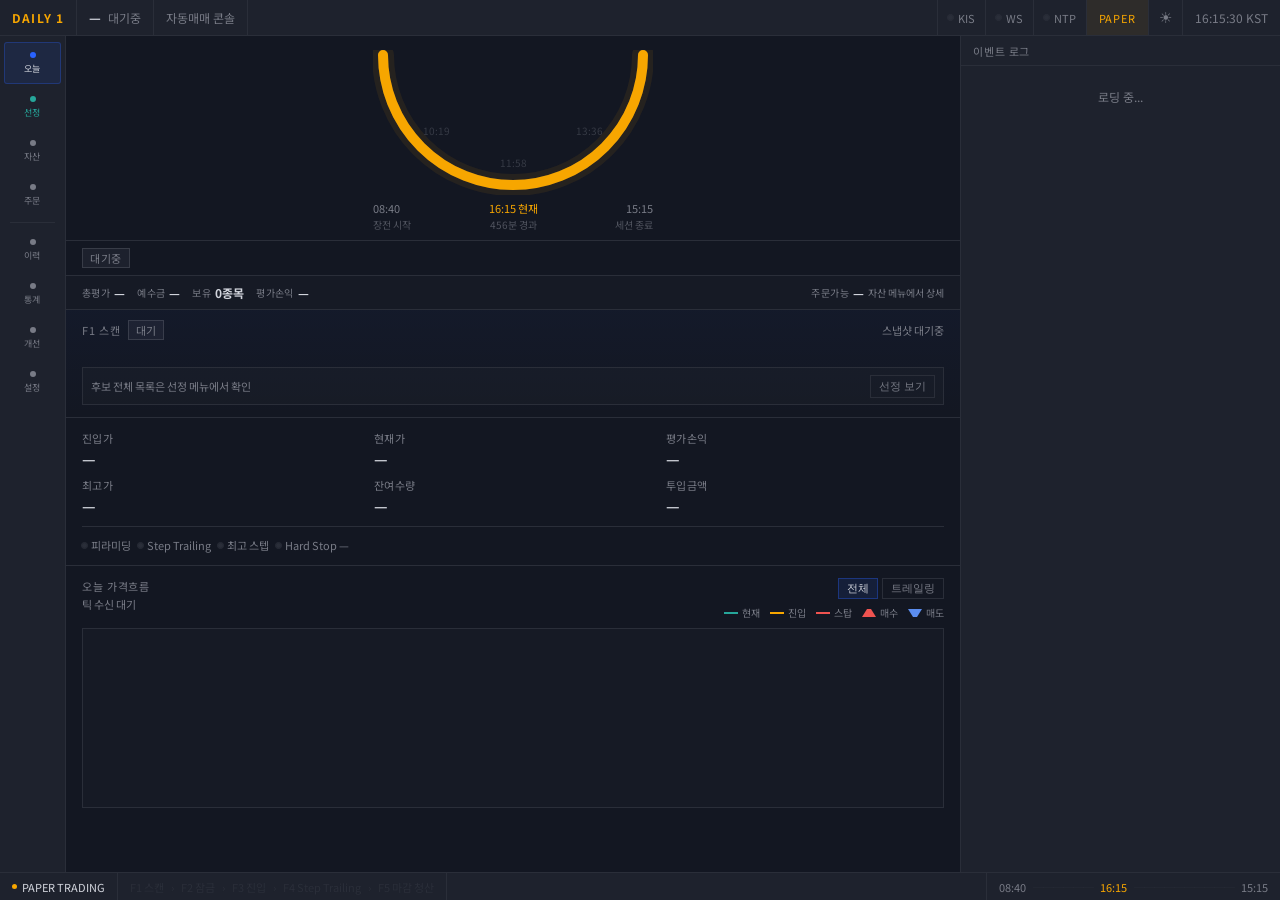
==== docs/html/index.html @ c2018843 "Improve premarket caching and shadow auditing" ====
<!doctype html>
<meta charset="utf-8">
<meta name="viewport" content="width=device-width,initial-scale=1">
<title>DAILY 1 — 갭업 모니터링</title>
<link rel="preconnect" href="https://fonts.googleapis.com">
<link rel="preconnect" href="https://fonts.gstatic.com" crossorigin>
<link href="https://fonts.googleapis.com/css2?family=Noto+Sans+KR:wght@400;500;700&display=swap" rel="stylesheet">
<link rel="stylesheet" href="assets/app.css?v=20260717-market-closed">

<!-- TOP BAR -->
<div class="tb">
  <div class="tb-cell">
    <span class="tb-brand">DAILY 1</span>
  </div>
  <div class="tb-cell" id="tb-sym-cell" style="cursor:pointer;">
    <span class="tb-sym" id="tb-sym">—</span>
    <span class="tb-sname" id="tb-sname">대기중</span>
  </div>
  <div class="tb-tabs">
    <button class="ttab on"  onclick="go('today',this)">오늘</button>
    <button class="ttab"     onclick="go('history',this)">이력</button>
    <button class="ttab"     onclick="go('stats',this)">통계</button>
  </div>
  <div class="tb-console">자동매매 콘솔</div>
  <div class="tb-gap"></div>
  <div class="tb-si" id="si-kis"><span class="dot off" id="dot-kis"></span>KIS</div>
  <div class="tb-si" id="si-ws"><span class="dot off" id="dot-ws"></span>WS</div>
  <div class="tb-si" id="si-ntp"><span class="dot off" id="dot-ntp"></span><span id="ntp-lbl">NTP</span></div>
  <div class="tb-paper" id="tb-mode">PAPER</div>
  <button class="tb-theme" id="theme-btn" title="라이트/다크 모드 전환" onclick="toggleTheme()">☀</button>
  <div class="tb-clk" id="clk">--:--:-- KST</div>
</div>

<!-- MIDDLE -->
<div class="mid">
  <div class="lstrip">
    <button class="li menu-item on" title="오늘" onclick="go('today',this)"><span class="li-dot"></span><span>오늘</span></button>
    <button class="li menu-item ok" title="종목선정" onclick="go('selection',this)"><span class="li-dot"></span><span>선정</span></button>
    <button class="li menu-item" title="자산" onclick="go('assets',this)"><span class="li-dot"></span><span>자산</span></button>
    <button class="li menu-item" title="주문" onclick="go('orders',this)"><span class="li-dot"></span><span>주문</span></button>
    <div class="li-sep"></div>
    <button class="li menu-item" title="이력" onclick="go('history',this)"><span class="li-dot"></span><span>이력</span></button>
    <button class="li menu-item" title="통계" onclick="go('stats',this)"><span class="li-dot"></span><span>통계</span></button>
    <button class="li menu-item" title="개선" onclick="go('improve',this)"><span class="li-dot"></span><span>개선</span></button>
    <button class="li menu-item" title="설정" onclick="go('settings',this)"><span class="li-dot"></span><span>설정</span></button>
    <div class="li-sep legacy"></div>
    <div class="li off" id="li-kis"><div class="li-dot"></div>KIS</div>
    <div class="li off" id="li-ws"><div class="li-dot"></div>WS</div>
    <div class="li off" id="li-ntp"><div class="li-dot"></div>NTP</div>
    <div class="li-sep"></div>
  </div>

  <div class="main">

    <!-- ══ TODAY ══ -->
    <div id="sc-today" class="sc sc-today on">
      <div class="t-left">
        <div class="wm">日</div>

        <div class="arc-strip">
          <canvas id="arc" width="280" height="145"></canvas>
          <div class="arc-row">
            <div><div class="a-lbl">08:40</div><div class="a-sub">장전 시작</div></div>
            <div style="text-align:center"><div class="a-lbl" id="arc-now" style="color:var(--br)">—</div><div class="a-sub" id="arc-elapsed">경과중</div></div>
            <div style="text-align:right"><div class="a-lbl" id="arc-end">15:15</div><div class="a-sub">세션 종료</div></div>
          </div>
        </div>

        <div class="state-strip">
          <span class="st-badge IDLE" id="st-badge">대기중</span>
          <span class="st-tk" id="st-tk"></span>
          <span class="st-name" id="st-name"></span>
          <div class="tv-pills" id="tv-pills"></div>
          <button
            class="tracking-stop-btn"
            id="tracking-stop-btn"
            type="button"
            onclick="stopPostCloseTracking()"
            hidden
          >추적 종료</button>
        </div>

        <div class="asset-strip" id="asset-strip">
          <div class="asset-cell"><div class="asset-k">총평가</div><div class="asset-v" id="as-total">—</div></div>
          <div class="asset-cell"><div class="asset-k">예수금</div><div class="asset-v" id="as-cash">—</div></div>
          <div class="asset-cell"><div class="asset-k">보유</div><div class="asset-v" id="as-holdings">0종목</div></div>
          <div class="asset-cell"><div class="asset-k">평가손익</div><div class="asset-v" id="as-pnl">—</div></div>
          <div class="asset-cell push"><div class="asset-k">주문가능</div><div class="asset-v" id="as-buyable">—</div><div class="asset-sub" id="as-source">자산 메뉴에서 상세</div></div>
        </div>

        <div class="f1-panel" id="f1-panel">
          <div class="f1-head">
            <div class="f1-title">F1 스캔</div>
            <div class="f1-state IDLE" id="f1-state">대기</div>
            <div class="f1-meta" id="f1-meta">스냅샷 대기중</div>
          </div>
          <div class="f1-steps" id="f1-steps"></div>
          <div class="f1-grid" id="f1-summary"></div>
          <div class="today-note">
            <div class="f1-size-chart" id="f1-size-chart" aria-label="F1 후보 사이즈 그래프"><div class="f1-size-empty">후보 전체 목록은 선정 메뉴에서 확인</div></div>
            <button class="text-btn" onclick="go('selection')">선정 보기</button>
          </div>
        </div>

        <div class="pos-wrap">
          <div class="pgrid">
            <div><div class="plbl">진입가</div><div class="pval" id="pv-entry">—</div></div>
            <div><div class="plbl">현재가</div><div class="pval" id="pv-cur">—</div></div>
            <div><div class="plbl">평가손익</div><div class="pval" id="pv-pnl">—</div></div>
            <div><div class="plbl">최고가</div><div class="pval" id="pv-high">—</div></div>
            <div><div class="plbl">잔여수량</div><div class="pval" id="pv-qty">—</div></div>
            <div><div class="plbl">투입금액</div><div class="pval" id="pv-amount">—</div></div>
          </div>
          <div class="pdiv"></div>
          <div class="flags" id="flags">
            <div class="flag" id="fl-pyramid"><span class="dot off"></span>피라미딩</div>
            <div class="flag" id="fl-trail"><span class="dot off" style="background:var(--s2)"></span>Step Trailing</div>
            <div class="flag" id="fl-step"><span class="dot off" style="background:var(--s2)"></span>최고 스텝</div>
            <div class="flag" id="fl-stop"><span class="dot off"></span><span id="fl-stop-lbl">Hard Stop —</span></div>
          </div>
        </div>

        <div class="price-flow">
          <div class="flow-head">
            <div>
              <div class="flow-title">오늘 가격흐름</div>
              <div class="flow-sub" id="flow-sub">틱 수신 대기</div>
            </div>
            <div class="flow-head-right">
              <div class="flow-scale" role="group" aria-label="세로 스케일 모드">
                <button class="fp on" id="scale-full" type="button" data-scale="full"
                  aria-pressed="true" title="전체 가시 가격 범위로 세로 축을 맞춥니다."
                  onclick="setPriceFlowScale('full')">전체</button>
                <button class="fp" id="scale-trailing" type="button" data-scale="trailing"
                  aria-pressed="false"
                  title="trail_stop·현재가·최고가 기준 트레일링 구간에 세로 축을 집중합니다(데이터 없으면 전체로 자동 대체)."
                  onclick="setPriceFlowScale('trailing')">트레일링</button>
              </div>
              <div class="flow-legend">
                <span><i class="lg-cur"></i>현재</span>
                <span><i class="lg-entry"></i>진입</span>
                <span><i class="lg-stop"></i>스탑</span>
                <span><i class="lg-buy"></i>매수</span>
                <span><i class="lg-sell"></i>매도</span>
              </div>
            </div>
          </div>
          <canvas id="price-flow" width="760" height="180"></canvas>
        </div>
      </div>

      <div class="t-right">
        <div class="ev-hdr">이벤트 로그</div>
        <div class="ev-scroll" id="ev-scroll">
          <div class="empty">로딩 중...</div>
        </div>
      </div>
    </div>

    <!-- ══ SELECTION ══ -->
    <div id="sc-selection" class="sc sc-hist">
      <div class="hist-inner">
        <div class="scards">
          <div class="sc2"><div class="sc2-lbl">종목선정 F1</div><div class="sc2-val" id="sel-status">—</div></div>
          <div class="sc2"><div class="sc2-lbl">Ranking 후보</div><div class="sc2-val" id="sel-raw" style="color:var(--br)">—</div></div>
          <div class="sc2"><div class="sc2-lbl">예상체결 보강</div><div class="sc2-val" id="sel-expected">—</div></div>
          <div class="sc2"><div class="sc2-lbl">최종 후보</div><div class="sc2-val pup" id="sel-selected">—</div></div>
        </div>
        <div class="frow" id="sel-filters" aria-label="선정 판정 필터">
          <button class="fp on" data-s-value="all">전체</button>
        </div>
        <div class="tbl-wrap">
          <table>
            <thead><tr>
              <th>선정</th><th>종목</th><th>이름</th><th>최종갭</th><th>구간</th>
              <th>등락률</th><th>예상체결</th><th>대금</th><th>5일대금</th><th>판정</th>
            </tr></thead>
            <tbody id="sel-tbody"><tr><td colspan="10" class="empty">로딩 중...</td></tr></tbody>
          </table>
        </div>
      </div>
    </div>

    <!-- ══ ASSETS ══ -->
    <div id="sc-assets" class="sc sc-hist">
      <div class="hist-inner">
        <div class="view-head">
          <div>
            <div class="view-title">자산 조회</div>
            <div class="view-sub">KIS 잔고 기준 현재 계좌 상태</div>
          </div>
          <div class="asset-action">
            <button class="refresh-btn" id="asset-refresh" onclick="refreshAssets()" title="KIS 잔고 다시 조회">↻</button>
            <span class="status-chip idle" id="asset-updated">자산 조회 대기</span>
          </div>
        </div>
        <div class="scards asset-cards">
          <div class="sc2"><div class="sc2-lbl">총평가금액</div><div class="sc2-val" id="asset-total">—</div></div>
          <div class="sc2"><div class="sc2-lbl">예수금</div><div class="sc2-val" id="asset-cash" style="color:var(--br)">—</div></div>
          <div class="sc2"><div class="sc2-lbl">예수금 기준 주문가능</div><div class="sc2-val" id="asset-buyable" style="color:var(--br)">—</div><div class="sc2-note" id="asset-buyable-source">—</div></div>
          <div class="sc2"><div class="sc2-lbl">유가평가</div><div class="sc2-val" id="asset-stock">—</div></div>
          <div class="sc2"><div class="sc2-lbl">평가손익</div><div class="sc2-val" id="asset-pnl">—</div></div>
        </div>
        <div class="tbl-wrap">
          <table>
            <thead><tr><th>구분</th><th>수량</th><th>평가금액</th><th>평가손익</th><th>상태</th></tr></thead>
            <tbody id="asset-tbody"><tr><td colspan="5" class="empty">상태 대기중</td></tr></tbody>
          </table>
        </div>
      </div>
    </div>

    <!-- ══ ORDERS ══ -->
    <div id="sc-orders" class="sc sc-hist">
      <div class="hist-inner">
        <div class="view-head">
          <div>
            <div class="view-title">주문/체결 내역</div>
            <div class="view-sub">F3/F4/F5 주문 실행과 처리 결과</div>
          </div>
          <div class="ref-pill">
            <span class="ref-k">실매수 가능 참조</span>
            <span class="ref-v" id="order-buyable">종목별 조회</span>
          </div>
        </div>
        <div class="scards">
          <div class="sc2"><div class="sc2-lbl">금일 주문</div><div class="sc2-val" id="order-total">—</div></div>
          <div class="sc2"><div class="sc2-lbl">체결</div><div class="sc2-val pup" id="order-filled">—</div></div>
          <div class="sc2"><div class="sc2-lbl">미체결</div><div class="sc2-val" id="order-pending">—</div></div>
          <div class="sc2"><div class="sc2-lbl">취소/실패</div><div class="sc2-val pdn" id="order-closed">—</div></div>
          <div class="sc2"><div class="sc2-lbl">즉시 확인</div><div class="sc2-val pdn" id="order-uncertain">—</div></div>
        </div>
        <div class="tbl-wrap">
          <table>
            <thead><tr><th>주문번호</th><th>시간</th><th>종목</th><th>구분</th><th>주문수량</th><th>주문가격</th><th>체결수량</th><th>상태</th><th>단계</th><th>사유</th></tr></thead>
            <tbody id="orders-tbody"><tr><td colspan="10" class="empty">주문 API 연동 대기</td></tr></tbody>
          </table>
        </div>
      </div>
    </div>

    <!-- ══ SETTINGS ══ -->
    <div id="sc-settings" class="sc sc-hist">
      <div class="hist-inner">
        <div class="scards">
          <div class="sc2"><div class="sc2-lbl">계좌 모드</div><div class="sc2-val" id="set-mode" style="color:var(--br)">PAPER</div></div>
          <div class="sc2"><div class="sc2-lbl">실행 모드</div><div class="sc2-val" id="set-runtime">—</div></div>
          <div class="sc2"><div class="sc2-lbl">실전 준비도</div><div class="sc2-val" id="set-readiness">0%</div></div>
          <div class="sc2"><div class="sc2-lbl">REAL 게이트</div><div class="sc2-val" id="set-real-gate">차단</div></div>
        </div>
        <div class="settings-grid" id="settings-grid">
          <div class="empty">설정 로딩 중...</div>
        </div>
        <div class="settings-alerts" id="settings-alerts">
          <div class="empty">안전 점검 대기</div>
        </div>
      </div>
    </div>

    <!-- ══ HISTORY ══ -->
    <div id="sc-history" class="sc sc-hist">
      <div class="hist-inner">
        <div class="scards">
          <div class="sc2"><div class="sc2-lbl">총 거래</div><div class="sc2-val" id="h-total" style="color:var(--br)">—</div></div>
          <div class="sc2"><div class="sc2-lbl">승률</div><div class="sc2-val pup" id="h-wr">—</div></div>
          <div class="sc2"><div class="sc2-lbl">평균 손익</div><div class="sc2-val" id="h-avg">—</div></div>
          <div class="sc2"><div class="sc2-lbl">최대 손실</div><div class="sc2-val pdn" id="h-maxloss">—</div></div>
        </div>
        <div class="hist-filters" aria-label="이력 필터">
          <div class="filter-group" aria-label="기간">
            <span class="filter-label">기간</span>
            <button class="fp on" data-h-filter="period" data-h-value="all" onclick="setHistoryFilter('period','all',this)">전체 기간</button>
            <button class="fp" data-h-filter="period" data-h-value="month" onclick="setHistoryFilter('period','month',this)">이번 달</button>
          </div>
          <div class="filter-group" aria-label="청산 사유">
            <span class="filter-label">청산 사유</span>
            <button class="fp on" data-h-filter="reason" data-h-value="all" onclick="setHistoryFilter('reason','all',this)">모든 사유</button>
            <button class="fp" data-h-filter="reason" data-h-value="TRAILING" onclick="setHistoryFilter('reason','TRAILING',this)">트레일링 청산</button>
            <button class="fp" data-h-filter="reason" data-h-value="HARD_STOP" onclick="setHistoryFilter('reason','HARD_STOP',this)">손절 청산</button>
            <button class="fp" data-h-filter="reason" data-h-value="TIMEOUT" onclick="setHistoryFilter('reason','TIMEOUT',this)">시간 청산</button>
          </div>
        </div>
        <div class="tbl-wrap">
          <table>
            <thead><tr>
              <th>날짜</th><th>종목</th><th>진입가</th><th>청산가</th>
              <th>손익</th><th>최고 Step</th><th>피라미딩</th><th>청산 사유</th>
            </tr></thead>
            <tbody id="h-tbody"><tr><td colspan="8" class="empty">로딩 중...</td></tr></tbody>
          </table>
        </div>
      </div>
    </div>

    <!-- ══ STATS ══ -->
    <div id="sc-stats" class="sc sc-stats">
      <div class="stats-inner">
        <div class="scard">
          <div class="card-ttl">승률</div>
          <div class="donut-wr">
            <canvas id="donut" width="192" height="192"></canvas>
            <div class="donut-ctr">
              <div class="d-pct" id="d-pct">—</div>
              <div class="d-lbl" id="d-lbl">0승 0패</div>
            </div>
          </div>
          <div class="dleg">
            <div class="dleg-i"><div class="dleg-dot" style="background:var(--up)"></div><span id="d-wins">승 (0)</span></div>
            <div class="dleg-i"><div class="dleg-dot" style="background:var(--s2)"></div><span id="d-losses">패 (0)</span></div>
          </div>
          <div class="stats-note" id="stats-sample-note">표본 대기</div>
        </div>
        <div class="scard">
          <div class="card-ttl">청산 사유별 평균 손익</div>
          <canvas id="bar" width="420" height="192"></canvas>
        </div>
        <div class="scard full">
          <div class="card-ttl">월별 누적 손익</div>
          <div class="mgrid" id="monthly-grid">
            <div class="empty">로딩 중...</div>
          </div>
        </div>
        <div class="scard full">
          <div class="card-ttl">전략 축별 평균 손익</div>
          <div class="factor-grid" id="stats-factor-grid">
            <div class="empty">통계 로딩 중...</div>
          </div>
        </div>
      </div>
    </div>

    <!-- ══ IMPROVE ══ -->
    <div id="sc-improve" class="sc sc-stats">
      <div class="stats-inner">
        <div class="scard full">
          <div class="card-ttl">파라미터 진단</div>
          <div class="stats-note" id="imp-sample-note">표본 대기</div>
          <div class="imp-grid" id="imp-cards"><div class="empty">로딩 중...</div></div>
        </div>
        <div class="scard full">
          <div class="card-ttl">거래별 고점 반납</div>
          <div class="tbl-wrap">
            <table>
              <thead><tr><th>날짜</th><th>종목</th><th>고점(MFE)</th><th>최종 손익</th><th>반납</th><th>청산 사유</th></tr></thead>
              <tbody id="imp-mfe-tbody"><tr><td colspan="6" class="empty">로딩 중...</td></tr></tbody>
            </table>
          </div>
        </div>
        <div class="scard full">
          <div class="card-ttl">슬리피지 상세</div>
          <div class="tbl-wrap">
            <table>
              <thead><tr><th>구간</th><th>건수</th><th>평균 슬리피지</th><th>최대</th><th>평균 체결지연</th></tr></thead>
              <tbody id="imp-slip-tbody"><tr><td colspan="5" class="empty">로딩 중...</td></tr></tbody>
            </table>
          </div>
        </div>
        <div class="scard full">
          <div class="card-ttl">스킵 · 보유시간</div>
          <div class="factor-grid" id="imp-skip-hold"><div class="empty">로딩 중...</div></div>
        </div>
      </div>
    </div>

  </div>
</div>

<!-- BOTTOM BAR -->
<div class="btm">
  <div class="b-seg">
    <span class="dot" id="btm-mode-dot" style="background:var(--br)"></span>
    <span id="btm-mode" style="color:var(--tx)">PAPER TRADING</span>
  </div>
  <div class="b-seg" id="btm-pipeline">
    <span class="b-dim">F1 스캔</span><span class="b-arr">›</span>
    <span class="b-dim">F2 잠금</span><span class="b-arr">›</span>
    <span class="b-dim">F3 진입</span><span class="b-arr">›</span>
    <span class="b-dim">F4 Step Trailing</span><span class="b-arr">›</span>
    <span class="b-dim">F5 마감 청산</span>
  </div>
  <div class="b-seg right" id="btm-time">
    <span>08:40</span>
    <span class="b-arr" style="letter-spacing:-1px">──────</span>
    <span id="btm-now" style="color:var(--br)">—</span>
    <span class="b-arr" style="letter-spacing:-1px">──────────</span>
    <span id="btm-end">15:15</span>
  </div>
</div>

<script src="assets/app.js?v=20260812-tracking-audit"></script>
---- docs/html/assets/app.css ----
:root{
  --g:#131722;--s:#1e222d;--s2:#2a2e39;--bd:#2a2e39;
  --tx:#d1d4dc;--mu:#787b86;--br:#f7a600;
  --up:#26a69a;--dn:#ef5350;--bl:#2962ff;
  --mn:'Noto Sans KR',system-ui,sans-serif;
}
[data-theme="light"]{
  --g:#ffffff;--s:#eaecf2;--s2:#d5d8e0;--bd:#c8cbd6;
  --tx:#131722;--mu:#4f5260;
}
*{box-sizing:border-box;margin:0;padding:0;}
html,body{height:100%;overflow:hidden;}
body{background:var(--g);color:var(--tx);font-family:'Noto Sans KR',system-ui,sans-serif;font-size:13px;display:flex;flex-direction:column;height:100vh;}

/* TOP BAR */
.tb{height:36px;background:var(--s);border-bottom:1px solid var(--bd);display:flex;align-items:stretch;flex-shrink:0;overflow:hidden;}
.tb-cell{display:flex;align-items:center;padding:0 12px;gap:7px;border-right:1px solid var(--bd);white-space:nowrap;flex-shrink:0;}
.tb-brand{font-size:12px;font-weight:700;letter-spacing:.1em;color:var(--br);}
.tb-sym{font-family:var(--mn);font-size:13px;font-weight:700;}
.tb-sname{font-size:12px;color:var(--mu);}
.tb-tabs{display:flex;align-items:stretch;height:100%;}
.ttab{display:flex;align-items:center;padding:0 14px;height:100%;font-size:12px;color:var(--mu);background:transparent;border:none;border-bottom:2px solid transparent;cursor:pointer;transition:color .1s;margin-bottom:-1px;white-space:nowrap;}
.ttab:hover{color:var(--tx);background:rgba(255,255,255,.03);}
.ttab.on{color:var(--tx);border-bottom-color:var(--bl);}
.tb-tabs{display:none;}
.tb-console{display:flex;align-items:center;padding:0 12px;border-right:1px solid var(--bd);font-size:12px;color:var(--mu);white-space:nowrap;}
.tb-gap{flex:1;}
.tb-si{display:flex;align-items:center;gap:5px;padding:0 10px;border-left:1px solid var(--bd);font-family:var(--mn);font-size:11px;color:var(--mu);flex-shrink:0;cursor:default;}
.dot{width:5px;height:5px;border-radius:50%;background:var(--up);flex-shrink:0;}
.dot.warn{background:var(--br);}
.dot.err{background:var(--dn);}
.dot.off{background:var(--s2);outline:1px solid var(--bd);}
.tb-paper{display:flex;align-items:center;padding:0 12px;border-left:1px solid var(--bd);background:rgba(247,166,0,.07);font-family:var(--mn);font-size:11px;color:var(--br);letter-spacing:.08em;flex-shrink:0;}
.tb-clk{display:flex;align-items:center;padding:0 12px;border-left:1px solid var(--bd);font-family:var(--mn);font-size:12px;color:var(--mu);flex-shrink:0;}

/* MIDDLE */
.mid{display:flex;flex:1;min-height:0;}

/* Left menu */
.lstrip{width:66px;flex-shrink:0;background:var(--s);border-right:1px solid var(--bd);display:flex;flex-direction:column;align-items:stretch;padding:6px 4px;gap:2px;}
.li{height:42px;display:flex;flex-direction:column;align-items:center;justify-content:center;gap:4px;border-radius:3px;cursor:pointer;font-size:9px;letter-spacing:.02em;color:var(--mu);border:1px solid transparent;background:transparent;font-family:inherit;}
.li:hover{color:var(--tx);background:rgba(255,255,255,.03);}
.li.on{color:var(--tx);background:rgba(41,98,255,.1);border-color:rgba(41,98,255,.28);}
.li-dot{width:6px;height:6px;border-radius:50%;background:var(--mu);display:block;}
.li.on .li-dot{background:var(--bl);}
.li.ok{color:var(--up);}  .li.ok .li-dot{background:var(--up);}
.li.warn{color:var(--br);}.li.warn .li-dot{background:var(--br);}
.li.err{color:var(--dn);} .li.err .li-dot{background:var(--dn);}
.li.off{color:var(--mu);} .li.off .li-dot{background:var(--s2);outline:1px solid var(--bd);}
.li-sep{height:1px;background:var(--bd);margin:4px 6px;}
.lstrip>.li:not(.menu-item),.lstrip>.li-sep.legacy,.lstrip>.li-sep:last-child{display:none;}

/* Main */
.main{flex:1;min-width:0;display:flex;flex-direction:column;overflow:hidden;}
.sc{display:none;flex:1;min-height:0;}
.sc.on{display:flex;}

/* TODAY */
.sc-today{flex-direction:row;}
.t-left{flex:1;overflow-y:auto;min-width:0;position:relative;background:var(--g);}
.t-right{width:320px;flex-shrink:0;background:var(--s);border-left:1px solid var(--bd);display:flex;flex-direction:column;}

.wm{position:absolute;top:50%;left:50%;transform:translate(-50%,-50%);width:200px;opacity:.022;filter:invert(1);pointer-events:none;user-select:none;z-index:0;font-size:81px;text-align:center;}

.arc-strip{border-bottom:1px solid var(--bd);display:flex;flex-direction:column;align-items:center;padding:14px 0 8px;position:relative;z-index:1;}
.arc-row{display:flex;justify-content:space-between;width:280px;margin-top:5px;}
.a-lbl{font-family:var(--mn);font-size:11px;color:var(--mu);}
.a-sub{font-size:10px;color:var(--mu);opacity:.6;margin-top:1px;}

.state-strip{display:flex;align-items:center;gap:8px;padding:7px 16px;border-bottom:1px solid var(--bd);position:relative;z-index:1;min-height:34px;}
.st-badge{font-family:var(--mn);font-size:11px;padding:1px 7px;border:1px solid;letter-spacing:.05em;white-space:nowrap;}
.st-badge.IDLE{background:rgba(120,123,134,.1);color:var(--mu);border-color:rgba(120,123,134,.3);}
.st-badge.ENTERING{background:rgba(41,98,255,.1);color:#7b9ef9;border-color:rgba(41,98,255,.3);}
.st-badge.HOLDING{background:rgba(247,166,0,.1);color:var(--br);border-color:rgba(247,166,0,.22);}
.st-badge.CLOSED{background:rgba(120,123,134,.1);color:var(--mu);border-color:rgba(120,123,134,.3);}
.st-tk{font-size:14px;font-weight:700;font-family:var(--mn);}
.st-name{font-size:12px;color:var(--mu);}
.tv-pills{display:flex;gap:4px;margin-left:auto;}
.tv-pnl{padding:2px 9px;font-family:var(--mn);font-size:12px;font-weight:700;letter-spacing:.04em;border:1px solid;}
.tv-pnl.up{background:rgba(38,166,154,.15);color:var(--up);border-color:rgba(38,166,154,.3);}
.tv-pnl.dn{background:rgba(239,83,80,.15);color:var(--dn);border-color:rgba(239,83,80,.3);}
.tv-pnl.flat{background:rgba(120,123,134,.1);color:var(--mu);border-color:rgba(120,123,134,.3);}
.tracking-stop-btn{border:1px solid rgba(239,83,80,.38);background:rgba(239,83,80,.08);color:var(--dn);font-size:11px;padding:3px 9px;cursor:pointer;white-space:nowrap;}
.tracking-stop-btn:hover:not(:disabled){border-color:rgba(239,83,80,.7);background:rgba(239,83,80,.15);color:var(--tx);}
.tracking-stop-btn:disabled{cursor:default;opacity:.55;border-color:var(--bd);background:rgba(120,123,134,.08);color:var(--mu);}

.asset-strip{min-height:34px;display:flex;align-items:center;gap:12px;padding:0 16px;border-bottom:1px solid var(--bd);position:relative;z-index:1;background:rgba(255,255,255,.012);overflow:hidden;}
.asset-cell{min-width:0;display:flex;align-items:center;gap:4px;white-space:nowrap;}
.asset-cell.push{margin-left:auto;}
.asset-k{font-size:10px;color:var(--mu);text-transform:uppercase;letter-spacing:.04em;}
.asset-v{font-family:var(--mn);font-size:12px;font-weight:700;}
.asset-v.up{color:var(--up);}
.asset-v.dn{color:var(--dn);}
.asset-v .u{font-size:10px;color:var(--mu);font-weight:400;}
.asset-sub{font-family:var(--mn);font-size:10px;color:var(--mu);}

.f1-panel{padding:10px 16px 12px;border-bottom:1px solid var(--bd);position:relative;z-index:1;background:linear-gradient(180deg,rgba(41,98,255,.035),rgba(41,98,255,0));}
.f1-head{display:flex;align-items:center;gap:8px;margin-bottom:9px;min-width:0;}
.f1-title{font-size:11px;color:var(--mu);text-transform:uppercase;letter-spacing:.08em;white-space:nowrap;}
.f1-state{font-family:var(--mn);font-size:11px;padding:1px 7px;border:1px solid rgba(120,123,134,.3);background:rgba(120,123,134,.1);color:var(--mu);white-space:nowrap;}
.f1-state.RUNNING,.f1-state.RETRYING{border-color:rgba(247,166,0,.35);background:rgba(247,166,0,.08);color:var(--br);}
.f1-state.DONE{border-color:rgba(38,166,154,.3);background:rgba(38,166,154,.1);color:var(--up);}
.f1-state.NO_TARGET,.f1-state.FAILED{border-color:rgba(239,83,80,.3);background:rgba(239,83,80,.08);color:var(--dn);}
.f1-meta{margin-left:auto;font-family:var(--mn);font-size:11px;color:var(--mu);white-space:nowrap;overflow:hidden;text-overflow:ellipsis;}
.f1-steps{display:grid;grid-template-columns:repeat(5,1fr);gap:4px;margin-bottom:9px;}
.f1-step{min-width:0;border:1px solid var(--bd);background:rgba(255,255,255,.015);padding:6px 7px;min-height:48px;}
.f1-step.done{border-color:rgba(38,166,154,.28);background:rgba(38,166,154,.055);}
.f1-step.active{border-color:rgba(247,166,0,.35);background:rgba(247,166,0,.07);}
.f1-step.fail{border-color:rgba(239,83,80,.32);background:rgba(239,83,80,.06);}
.f1-step-top{display:flex;align-items:center;gap:5px;font-size:10px;color:var(--mu);white-space:nowrap;overflow:hidden;text-overflow:ellipsis;}
.f1-step.done .f1-step-top{color:var(--up);}
.f1-step.active .f1-step-top{color:var(--br);}
.f1-step.fail .f1-step-top{color:var(--dn);}
.f1-step-val{font-family:var(--mn);font-size:14px;font-weight:700;margin-top:3px;white-space:nowrap;overflow:hidden;text-overflow:ellipsis;}
.f1-dot{width:5px;height:5px;border-radius:50%;background:var(--mu);flex-shrink:0;}
.f1-step.done .f1-dot{background:var(--up);}
.f1-step.active .f1-dot{background:var(--br);}
.f1-step.fail .f1-dot{background:var(--dn);}
.f1-grid{display:grid;grid-template-columns:1.15fr 1fr 1fr 1.25fr;gap:8px 12px;margin-bottom:9px;}
.f1-k{font-size:10px;color:var(--mu);text-transform:uppercase;letter-spacing:.04em;margin-bottom:1px;}
.f1-v{font-family:var(--mn);font-size:14px;font-weight:600;white-space:nowrap;overflow:hidden;text-overflow:ellipsis;}
.f1-v.up{color:var(--up);}
.f1-v.br{color:var(--br);}
.today-note{min-height:36px;border:1px solid var(--bd);background:rgba(255,255,255,.015);display:flex;align-items:center;justify-content:space-between;gap:10px;padding:5px 8px;color:var(--mu);font-size:11px;}
.f1-size-chart{height:26px;display:flex;align-items:flex-end;gap:2px;flex:1;min-width:0;overflow:hidden;}
.f1-size-bar{height:26px;flex:1;min-width:3px;max-width:14px;display:flex;align-items:flex-end;padding:0;border:0;background:transparent;cursor:pointer;}
.f1-size-fill{width:100%;min-height:2px;background:linear-gradient(180deg,rgba(123,158,249,.92),rgba(41,98,255,.46));border:1px solid rgba(123,158,249,.24);}
.f1-size-bar:hover .f1-size-fill{background:linear-gradient(180deg,rgba(247,166,0,.95),rgba(247,166,0,.38));border-color:rgba(247,166,0,.5);}
.f1-size-bar.sel .f1-size-fill{background:linear-gradient(180deg,rgba(38,166,154,.98),rgba(38,166,154,.42));border-color:rgba(38,166,154,.58);box-shadow:0 0 8px rgba(38,166,154,.25);}
.f1-size-empty{display:flex;align-items:center;height:100%;color:var(--mu);white-space:nowrap;overflow:hidden;text-overflow:ellipsis;}
.text-btn{border:1px solid var(--bd);background:transparent;color:var(--mu);font-size:11px;padding:3px 8px;cursor:pointer;white-space:nowrap;}
.text-btn:hover{border-color:rgba(41,98,255,.45);color:var(--tx);background:rgba(41,98,255,.08);}
.f1-table{border:1px solid var(--bd);overflow:hidden;}
.f1-row{display:grid;grid-template-columns:64px 1fr 68px 80px 68px 82px 64px;align-items:center;border-bottom:1px solid var(--bd);min-height:27px;}
.f1-row:last-child{border-bottom:none;}
.f1-row.h{background:rgba(255,255,255,.025);color:var(--mu);font-size:10px;text-transform:uppercase;letter-spacing:.04em;}
.f1-cell{padding:5px 7px;min-width:0;overflow:hidden;text-overflow:ellipsis;white-space:nowrap;font-family:var(--mn);font-size:11px;}
.f1-cell.name{font-family:'Noto Sans KR',system-ui,sans-serif;}
.f1-pass{color:var(--up);}
.f1-drop{color:var(--mu);}
.f1-src{color:#7b9ef9;}

.pos-wrap{padding:12px 16px;position:relative;z-index:1;}
.pgrid{display:grid;grid-template-columns:repeat(3,1fr);gap:8px 14px;}
.plbl{font-size:11px;color:var(--mu);text-transform:uppercase;letter-spacing:.04em;margin-bottom:2px;}
.pval{font-family:var(--mn);font-size:15px;font-weight:600;}
.pval .u{font-size:10px;color:var(--mu);font-weight:400;}
.pup{color:var(--up);}.pdn{color:var(--dn);}
.pdiv{height:1px;background:var(--bd);margin:10px 0;}
.flags{display:flex;flex-wrap:wrap;gap:7px;}
.flag{display:flex;align-items:center;gap:4px;font-size:11px;color:var(--mu);}
.flag.on{color:var(--tx);}

.price-flow{padding:12px 16px 14px;border-top:1px solid var(--bd);position:relative;z-index:1;}
.flow-head{display:flex;align-items:flex-start;justify-content:space-between;gap:12px;margin-bottom:8px;}
.flow-title{font-size:11px;color:var(--mu);text-transform:uppercase;letter-spacing:.08em;}
.flow-sub{font-family:var(--mn);font-size:11px;color:var(--mu);margin-top:2px;}
.flow-head-right{display:flex;flex-direction:column;align-items:flex-end;gap:6px;}
.flow-scale{display:flex;gap:4px;}
.flow-legend{display:flex;align-items:center;gap:10px;font-size:10px;color:var(--mu);white-space:nowrap;}
.flow-legend span{display:flex;align-items:center;gap:4px;}
.flow-legend i{width:14px;height:2px;display:inline-block;}
.lg-cur{background:var(--up);}
.lg-entry{background:var(--br);}
.lg-stop{background:var(--dn);}
/* 매수 ▲ 빨강 / 매도 ▼ 파랑 — 캔버스 마커와 동일한 삼각형 스와치 */
.lg-buy{width:0;height:0;border-left:5px solid transparent;border-right:5px solid transparent;border-bottom:8px solid #ef5350;background:none;}
.lg-sell{width:0;height:0;border-left:5px solid transparent;border-right:5px solid transparent;border-top:8px solid #5b8def;background:none;}
#price-flow{width:100%;height:180px;border:1px solid var(--bd);background:rgba(255,255,255,.01);display:block;box-sizing:border-box;}

/* Event log panel */
.ev-hdr{height:30px;padding:0 12px;display:flex;align-items:center;border-bottom:1px solid var(--bd);font-size:11px;color:var(--mu);text-transform:uppercase;letter-spacing:.08em;flex-shrink:0;}
.ev-scroll{overflow-y:auto;overflow-x:hidden;flex:1;}
.ev{display:grid;grid-template-columns:50px 1fr;gap:3px;padding:7px 12px;border-bottom:1px solid var(--bd);}
.ev:last-child{border-bottom:none;}
.ev-t{font-family:var(--mn);font-size:10px;color:var(--mu);padding-top:1px;}
.ev-n{font-size:12px;font-weight:500;margin-bottom:1px;}
.ev-d{font-family:var(--mn);font-size:10px;color:var(--mu);overflow-wrap:break-word;word-break:break-all;}
.ev.lv-error,.ev.lv-CRIT{border-left:2px solid var(--dn);padding-left:10px;}
.ev.lv-warn .ev-n,.ev.lv-WARN .ev-n{color:var(--br);}
.ev.lv-info:first-child,.ev.lv-INFO:first-child{border-left:2px solid var(--up);padding-left:10px;}
.ev-cur{display:inline-block;color:var(--up);animation:blink 1s step-end infinite;}
@keyframes blink{50%{opacity:0;}}

/* HISTORY */
.sc-hist{flex-direction:column;}
.hist-inner{padding:16px 20px;overflow-y:auto;flex:1;}
.view-head{display:flex;align-items:flex-start;justify-content:space-between;gap:14px;margin-bottom:12px;min-width:0;}
.view-title{font-size:15px;font-weight:700;letter-spacing:0;color:var(--tx);}
.view-sub{font-size:11px;color:var(--mu);margin-top:2px;}
.asset-action{display:flex;align-items:center;gap:7px;min-height:30px;}
.refresh-btn{width:30px;height:30px;display:flex;align-items:center;justify-content:center;border:1px solid var(--bd);background:rgba(255,255,255,.018);color:var(--mu);font-size:15px;line-height:1;cursor:pointer;transition:all .1s;}
.refresh-btn:hover{border-color:rgba(247,166,0,.55);color:var(--br);background:rgba(247,166,0,.07);}
.refresh-btn:disabled{cursor:wait;opacity:.6;}
.status-chip{display:flex;align-items:center;min-height:30px;max-width:360px;border:1px solid var(--bd);background:rgba(255,255,255,.018);padding:0 9px;font-family:var(--mn);font-size:11px;color:var(--mu);white-space:nowrap;overflow:hidden;text-overflow:ellipsis;}
.status-chip.ok{border-color:rgba(38,166,154,.28);background:rgba(38,166,154,.08);color:var(--up);}
.status-chip.warn{border-color:rgba(247,166,0,.34);background:rgba(247,166,0,.08);color:var(--br);}
.status-chip.err{border-color:rgba(239,83,80,.32);background:rgba(239,83,80,.08);color:var(--dn);}
.ref-pill{display:flex;align-items:center;gap:7px;border:1px solid var(--bd);background:rgba(255,255,255,.018);padding:5px 8px;white-space:nowrap;min-height:30px;}
.ref-k{font-size:10px;color:var(--mu);letter-spacing:.04em;text-transform:uppercase;}
.ref-v{font-family:var(--mn);font-size:12px;font-weight:700;color:var(--br);}
.scards{display:grid;grid-template-columns:repeat(4,1fr);gap:8px;margin-bottom:14px;}
.scards.asset-cards{grid-template-columns:repeat(5,minmax(128px,1fr));}
.sc2{background:var(--s);border:1px solid var(--bd);padding:12px 14px;}
.sc2-lbl{font-size:11px;color:var(--mu);text-transform:uppercase;letter-spacing:.05em;margin-bottom:4px;}
.sc2-val{font-family:var(--mn);font-size:21px;font-weight:700;}
.sc2-note{font-family:var(--mn);font-size:10px;color:var(--mu);margin-top:3px;white-space:nowrap;overflow:hidden;text-overflow:ellipsis;}
.frow,.hist-filters{display:flex;gap:8px 12px;margin-bottom:10px;flex-wrap:wrap;align-items:center;}
.filter-group{display:flex;align-items:center;gap:4px;flex-wrap:wrap;min-width:0;}
.filter-label{font-size:11px;color:var(--mu);margin-right:2px;white-space:nowrap;}
.fp{padding:2px 8px;border:1px solid var(--bd);font-size:11px;color:var(--mu);cursor:pointer;background:transparent;transition:all .1s;}
.fp:hover{border-color:var(--mu);color:var(--tx);}
.fp.on{background:rgba(41,98,255,.1);border-color:rgba(41,98,255,.35);color:var(--tx);}
.tbl-wrap{overflow-x:auto;}
table{width:100%;border-collapse:collapse;}
th{font-size:11px;color:var(--mu);text-transform:uppercase;letter-spacing:.03em;text-align:left;padding:5px 10px;border-bottom:1px solid var(--bd);white-space:nowrap;font-weight:400;}
td{padding:6px 10px;border-bottom:1px solid var(--bd);font-family:var(--mn);font-size:12px;}
th:first-child,.sel-state-cell{width:126px;min-width:126px;max-width:126px;}
tr:hover td{background:var(--s2);}
.sel-process-row td{background:rgba(41,98,255,.045);border-bottom-color:rgba(41,98,255,.18);}
.sel-process-row:hover td{background:rgba(41,98,255,.08);}
.sel-badges{display:flex;gap:4px;flex-wrap:wrap;width:106px;}
.badge{display:inline-block;padding:1px 6px;font-size:10px;letter-spacing:.03em;}
.b-tr{background:rgba(38,166,154,.12);color:var(--up);}
.b-hs{background:rgba(239,83,80,.12);color:var(--dn);}
.b-to{background:rgba(120,123,134,.1);color:var(--mu);}
.b-op{background:rgba(41,98,255,.1);color:#7b9ef9;border:1px solid rgba(41,98,255,.2);}
.sel-final-row td{animation:finalGlow 1.6s ease-in-out infinite;background:rgba(247,166,0,.055);}
.sel-final-row:hover td{background:rgba(247,166,0,.1);}
.sel-final-row .b-hs{background:rgba(247,166,0,.18);color:var(--br);border:1px solid rgba(247,166,0,.42);box-shadow:0 0 10px rgba(247,166,0,.28);}
@keyframes finalGlow{
  0%,100%{box-shadow:inset 0 0 0 rgba(247,166,0,0);}
  50%{box-shadow:inset 3px 0 0 rgba(247,166,0,.82);}
}

/* STATS */
.sc-stats{flex-direction:column;}
.stats-inner{padding:16px 20px;overflow-y:auto;flex:1;display:grid;grid-template-columns:220px 1fr;gap:10px;align-content:start;}
.scard{background:var(--s);border:1px solid var(--bd);padding:14px;}
.scard.full{grid-column:1/-1;}
.card-ttl{font-size:11px;color:var(--mu);text-transform:uppercase;letter-spacing:.07em;margin-bottom:12px;}
.donut-wr{position:relative;display:inline-block;}
.donut-ctr{position:absolute;top:50%;left:50%;transform:translate(-50%,-50%);text-align:center;}
.d-pct{font-family:var(--mn);font-size:23px;font-weight:700;color:var(--up);line-height:1;}
.d-lbl{font-size:10px;color:var(--mu);margin-top:2px;}
.dleg{display:flex;gap:10px;margin-top:8px;}
.dleg-i{display:flex;align-items:center;gap:4px;font-size:11px;color:var(--mu);}
.dleg-dot{width:7px;height:7px;}
.stats-note{margin-top:10px;border-top:1px solid var(--bd);padding-top:8px;font-size:11px;color:var(--mu);}
.hint-item{display:grid;grid-template-columns:86px 1fr;gap:8px;align-items:start;border:1px solid var(--bd);background:rgba(255,255,255,.014);padding:8px 10px;}
.hint-k{font-size:10px;color:var(--mu);letter-spacing:.04em;text-transform:uppercase;white-space:nowrap;}
.hint-v{font-size:12px;color:var(--tx);line-height:1.45;}
.factor-grid{display:grid;grid-template-columns:repeat(3,minmax(0,1fr));gap:8px;}
.factor-cell{border:1px solid var(--bd);background:rgba(255,255,255,.014);padding:9px;}
.factor-name{font-size:11px;color:var(--mu);margin-bottom:4px;}
.factor-row{display:flex;align-items:center;justify-content:space-between;gap:8px;font-family:var(--mn);font-size:12px;border-top:1px solid rgba(120,123,134,.16);padding-top:5px;margin-top:5px;}
.imp-grid{display:grid;grid-template-columns:repeat(auto-fill,minmax(300px,1fr));gap:8px;margin-top:8px;}
.imp-card{border:1px solid var(--bd);background:rgba(255,255,255,.014);padding:10px 12px;display:flex;flex-direction:column;gap:6px;}
.imp-head{display:flex;align-items:center;gap:8px;}
.imp-name{font-size:12px;font-weight:700;letter-spacing:.02em;}
.imp-cur{font-family:var(--mn);font-size:11px;color:var(--mu);}
.imp-badge{margin-left:auto;font-size:10px;padding:2px 7px;border:1px solid;white-space:nowrap;}
.imp-ok{color:#26a69a;border-color:#26a69a55;}
.imp-watch{color:#f7a600;border-color:#f7a60055;}
.imp-adjust{color:#ef5350;border-color:#ef535055;}
.imp-nodata{color:#787b86;border-color:#787b8655;}
.imp-ev{font-family:var(--mn);font-size:11px;color:var(--mu);line-height:1.5;}
.imp-guide{font-size:12px;line-height:1.5;}
.settings-grid{display:grid;grid-template-columns:repeat(2,minmax(0,1fr));gap:10px;margin-top:4px;}
.settings-box{border:1px solid var(--bd);background:var(--s);padding:12px 14px;}
.settings-title{font-size:11px;color:var(--mu);letter-spacing:.07em;text-transform:uppercase;margin-bottom:8px;}
.settings-row{display:flex;align-items:center;justify-content:space-between;gap:14px;border-top:1px solid rgba(120,123,134,.16);padding-top:6px;margin-top:6px;font-size:12px;}
.settings-k{color:var(--mu);white-space:nowrap;}
.settings-v{font-family:var(--mn);color:var(--tx);text-align:right;overflow:hidden;text-overflow:ellipsis;}
.settings-alerts{display:grid;gap:6px;margin-top:10px;}
.mgrid{display:grid;grid-template-columns:repeat(6,1fr);gap:6px;}
.mcell{padding:9px;border:1px solid var(--bd);text-align:center;}
.mname{font-size:11px;color:var(--mu);margin-bottom:3px;}
.mpnl{font-family:var(--mn);font-size:14px;font-weight:600;}
.mtr{font-size:10px;color:var(--mu);margin-top:2px;}

/* BOTTOM BAR */
.btm{height:28px;flex-shrink:0;background:var(--s);border-top:1px solid var(--bd);display:flex;align-items:center;font-family:var(--mn);font-size:11px;color:var(--mu);overflow:hidden;}
.b-seg{display:flex;align-items:center;gap:5px;padding:0 12px;height:100%;border-right:1px solid var(--bd);white-space:nowrap;flex-shrink:0;}
.b-seg.right{border-right:none;margin-left:auto;border-left:1px solid var(--bd);}
.b-done{color:var(--mu);}
.b-active{color:var(--br);}
.b-fail{color:var(--dn);}
.b-dim{color:var(--s2);}
.b-arr{color:var(--bd);margin:0 2px;}

/* loading */
.empty{display:flex;align-items:center;justify-content:center;height:60px;color:var(--mu);font-size:12px;}

/* theme toggle */
.tb-theme{display:flex;align-items:center;padding:0 10px;border-left:1px solid var(--bd);cursor:pointer;color:var(--mu);font-size:15px;flex-shrink:0;background:transparent;border-top:none;border-bottom:none;border-right:none;transition:color .1s;}
.tb-theme:hover{color:var(--tx);}

@media (max-width:980px){
  .asset-strip{flex-wrap:wrap;height:auto;padding:7px 16px;gap:6px 12px;}
  .asset-cell.push{margin-left:0;}
  .t-right{width:280px;}
  .scards.asset-cards{grid-template-columns:repeat(2,minmax(0,1fr));}
  .view-head{flex-direction:column;}
}
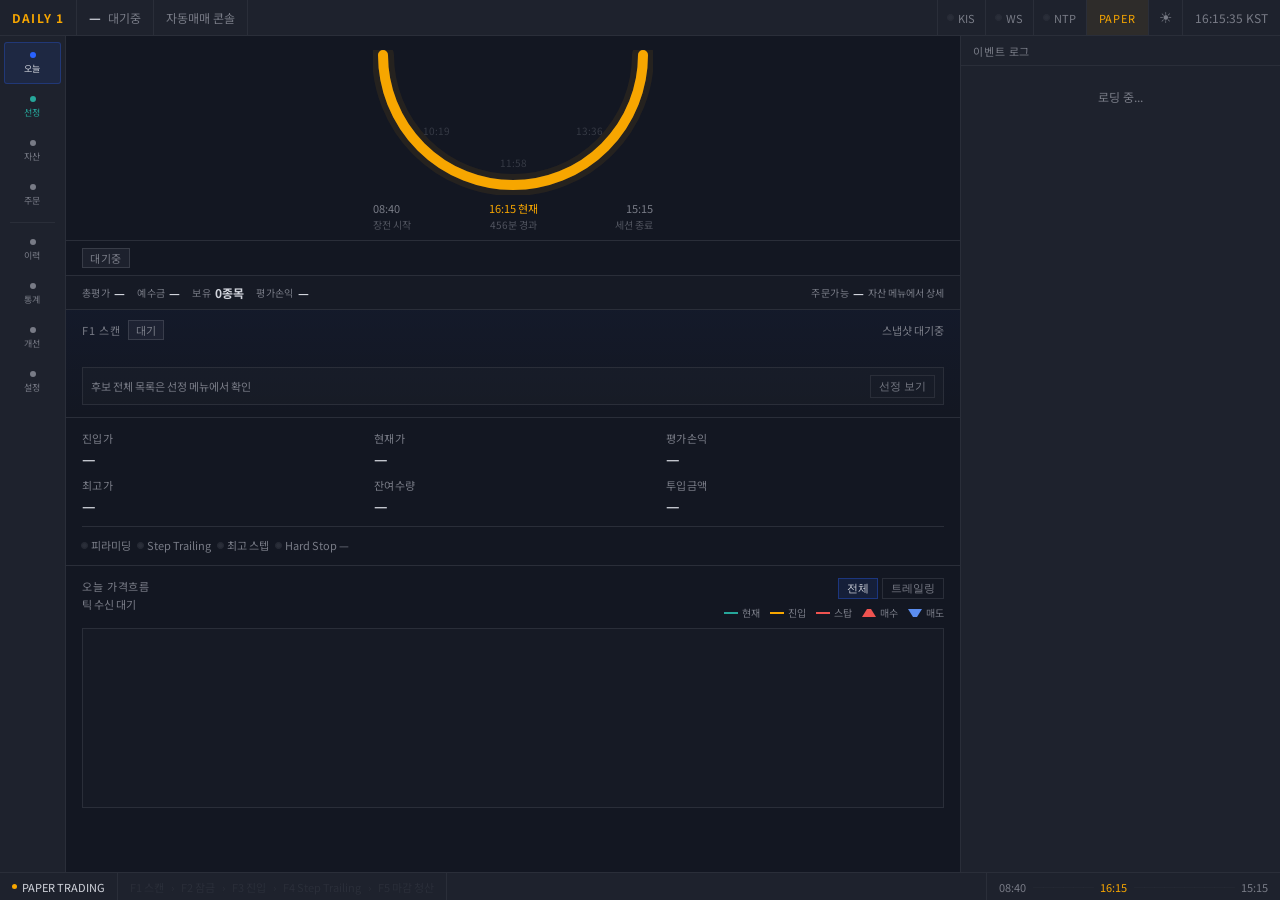
==== commit d15a18a8: "fix(ui): warn about data loss before stopping post-close tracking '추적 종료' 버튼은 매도 후 가격 관측을 그날 내내 되돌릴 " ====
--- a/docs/html/index.html
+++ b/docs/html/index.html
@@ -387,4 +387,4 @@
   </div>
 </div>
 
-<script src="assets/app.js?v=20260812-tracking-audit"></script>
+<script src="assets/app.js?v=20260825-tracking-warning"></script>
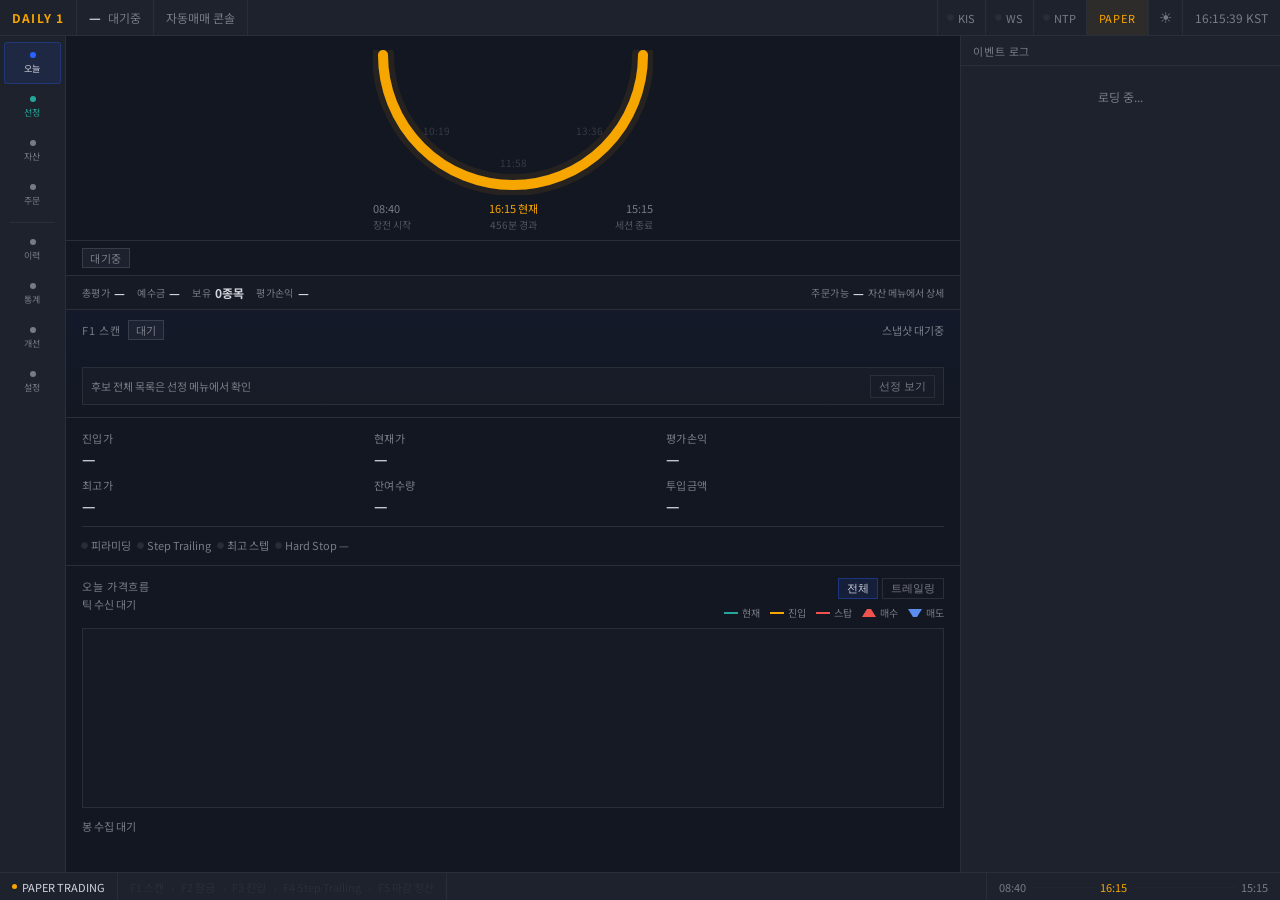
==== commit ff7ad971: "feat(ui): draw the track B candle and MACD panels" ====
--- a/docs/html/index.html
+++ b/docs/html/index.html
@@ -146,6 +146,11 @@
             </div>
           </div>
           <canvas id="price-flow" width="760" height="180"></canvas>
+          <div class="bars-chart">
+            <div class="bars-sub" id="bars-sub">봉 수집 대기</div>
+            <canvas id="bars-price" width="760" height="240"></canvas>
+            <canvas id="bars-macd" width="760" height="120"></canvas>
+          </div>
         </div>
       </div>
 
@@ -388,3 +393,4 @@
 </div>
 
 <script src="assets/app.js?v=20260825-tracking-warning"></script>
+<script src="assets/bars_chart.js?v=20260827-track-b"></script>
--- a/docs/html/assets/app.css
+++ b/docs/html/assets/app.css
@@ -303,3 +303,9 @@
   .scards.asset-cards{grid-template-columns:repeat(2,minmax(0,1fr));}
   .view-head{flex-direction:column;}
 }
+
+/* 트랙 B 봉·지표 차트 — 트랙 A 틱 차트 아래에 세로로 쌓는다 */
+.bars-chart { margin-top: 10px; }
+.bars-chart canvas { width: 100%; display: block; }
+#bars-macd { margin-top: 4px; }
+.bars-sub { font-size: 11px; color: #787b86; margin-bottom: 4px; }
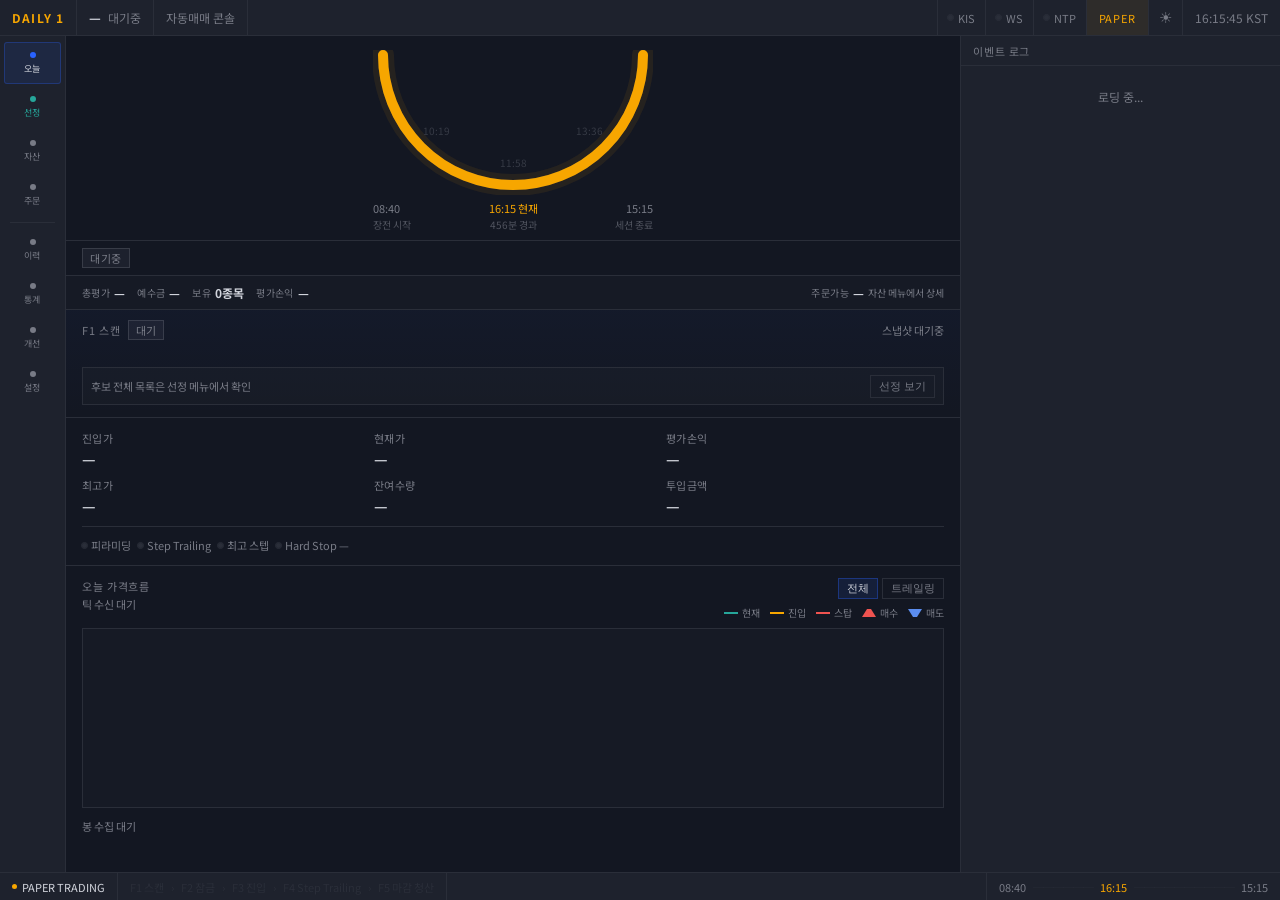
==== commit 56d99422: "fix(ui): make the track B chart full width and stop it growing The bars canvases were falling back t" ====
--- a/docs/html/index.html
+++ b/docs/html/index.html
@@ -5,7 +5,7 @@
 <link rel="preconnect" href="https://fonts.googleapis.com">
 <link rel="preconnect" href="https://fonts.gstatic.com" crossorigin>
 <link href="https://fonts.googleapis.com/css2?family=Noto+Sans+KR:wght@400;500;700&display=swap" rel="stylesheet">
-<link rel="stylesheet" href="assets/app.css?v=20260717-market-closed">
+<link rel="stylesheet" href="assets/app.css?v=20260827-track-b">
 
 <!-- TOP BAR -->
 <div class="tb">
@@ -393,4 +393,4 @@
 </div>
 
 <script src="assets/app.js?v=20260825-tracking-warning"></script>
-<script src="assets/bars_chart.js?v=20260827-track-b"></script>
+<script src="assets/bars_chart.js?v=20260827-track-b2"></script>
--- a/docs/html/assets/app.css
+++ b/docs/html/assets/app.css
@@ -306,6 +306,11 @@
 
 /* 트랙 B 봉·지표 차트 — 트랙 A 틱 차트 아래에 세로로 쌓는다 */
 .bars-chart { margin-top: 10px; }
-.bars-chart canvas { width: 100%; display: block; }
-#bars-macd { margin-top: 4px; }
+/* 가로는 위 #price-flow와 같이 컨테이너 전폭. 세로는 CSS로 못 박는다 —
+   높이가 CSS에 없으면 canvas의 height 속성이 곧 레이아웃 높이가 되고,
+   barsResize가 거기에 DPR을 곱해 되쓰는 순간 갱신할 때마다 캔버스가
+   커지는 폭주가 생긴다. */
+.bars-chart canvas { width: 100%; display: block; box-sizing: border-box; }
+#bars-price { height: 240px; }
+#bars-macd { height: 120px; margin-top: 4px; }
 .bars-sub { font-size: 11px; color: #787b86; margin-bottom: 4px; }
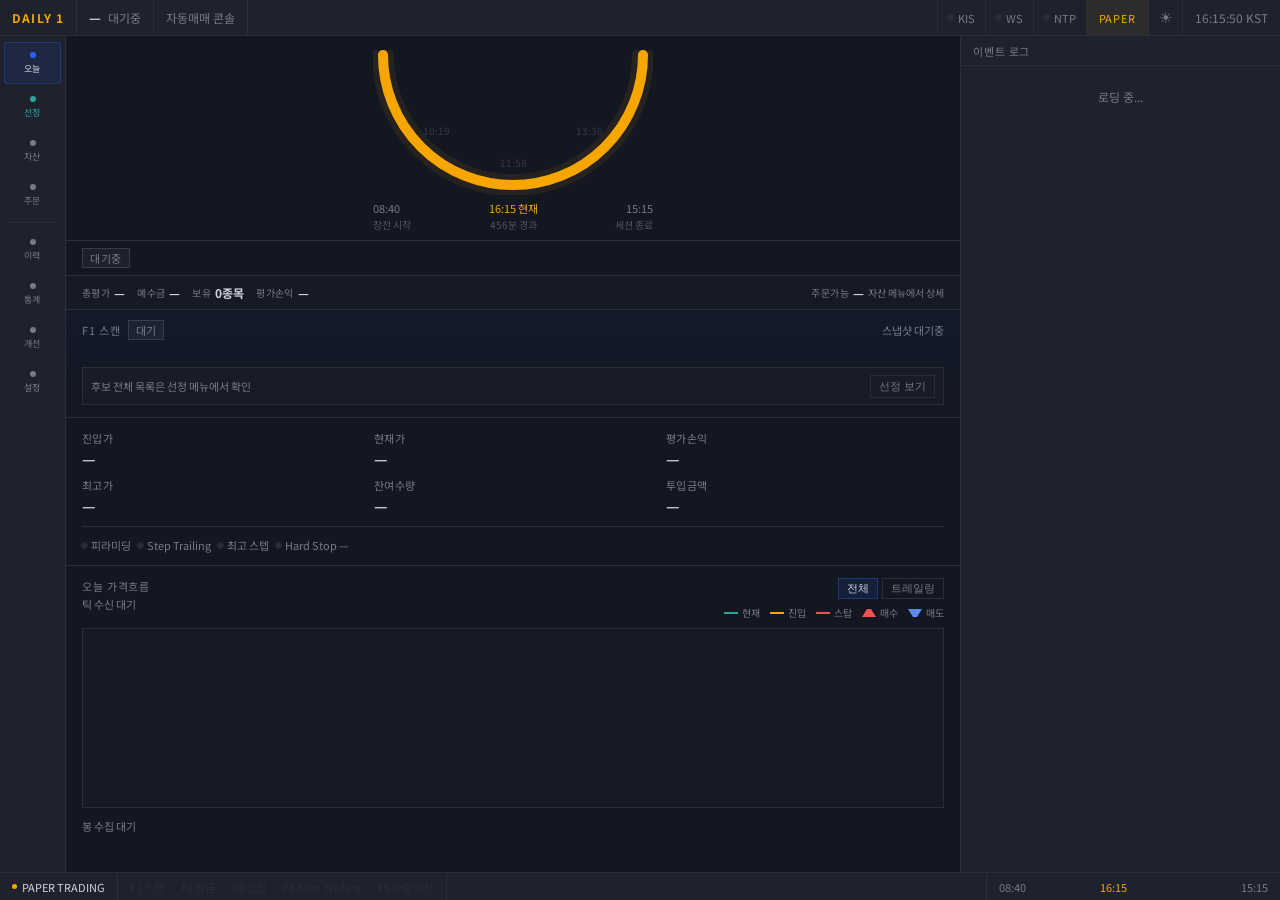
==== commit 7583fe42: "feat(ui): give the track B chart a time axis, volume, and a crosshair Reading a value off the chart " ====
--- a/docs/html/index.html
+++ b/docs/html/index.html
@@ -5,7 +5,7 @@
 <link rel="preconnect" href="https://fonts.googleapis.com">
 <link rel="preconnect" href="https://fonts.gstatic.com" crossorigin>
 <link href="https://fonts.googleapis.com/css2?family=Noto+Sans+KR:wght@400;500;700&display=swap" rel="stylesheet">
-<link rel="stylesheet" href="assets/app.css?v=20260827-track-b">
+<link rel="stylesheet" href="assets/app.css?v=20260828-axis-vol">
 
 <!-- TOP BAR -->
 <div class="tb">
@@ -147,8 +147,12 @@
           </div>
           <canvas id="price-flow" width="760" height="180"></canvas>
           <div class="bars-chart">
-            <div class="bars-sub" id="bars-sub">봉 수집 대기</div>
+            <div class="bars-head">
+              <div class="bars-sub" id="bars-sub">봉 수집 대기</div>
+              <div class="bars-readout" id="bars-readout"></div>
+            </div>
             <canvas id="bars-price" width="760" height="240"></canvas>
+            <canvas id="bars-volume" width="760" height="64"></canvas>
             <canvas id="bars-macd" width="760" height="120"></canvas>
           </div>
         </div>
@@ -393,4 +397,4 @@
 </div>
 
 <script src="assets/app.js?v=20260825-tracking-warning"></script>
-<script src="assets/bars_chart.js?v=20260827-track-b2"></script>
+<script src="assets/bars_chart.js?v=20260828-axis-vol"></script>
--- a/docs/html/assets/app.css
+++ b/docs/html/assets/app.css
@@ -310,7 +310,16 @@
    높이가 CSS에 없으면 canvas의 height 속성이 곧 레이아웃 높이가 되고,
    barsResize가 거기에 DPR을 곱해 되쓰는 순간 갱신할 때마다 캔버스가
    커지는 폭주가 생긴다. */
-.bars-chart canvas { width: 100%; display: block; box-sizing: border-box; }
+.bars-chart canvas { width: 100%; display: block; box-sizing: border-box; cursor: crosshair; }
 #bars-price { height: 240px; }
-#bars-macd { height: 120px; margin-top: 4px; }
-.bars-sub { font-size: 11px; color: #787b86; margin-bottom: 4px; }
+#bars-volume { height: 64px; margin-top: 2px; }
+#bars-macd { height: 120px; margin-top: 2px; }
+/* 요약과 십자선 판독을 한 줄에 나눠 놓는다. min-height로 자리를 미리 잡아
+   마우스를 올렸다 뗄 때 아래 캔버스가 흔들리지 않게 한다. */
+.bars-head { display: flex; align-items: baseline; justify-content: space-between;
+             gap: 12px; margin-bottom: 4px; min-height: 15px; }
+.bars-sub { font-size: 11px; color: var(--mu); white-space: nowrap; }
+.bars-readout { font-family: var(--mn); font-size: 11px; color: var(--tx);
+                white-space: nowrap; overflow: hidden; text-overflow: ellipsis; }
+.bars-up { color: var(--up); }
+.bars-dn { color: var(--dn); }
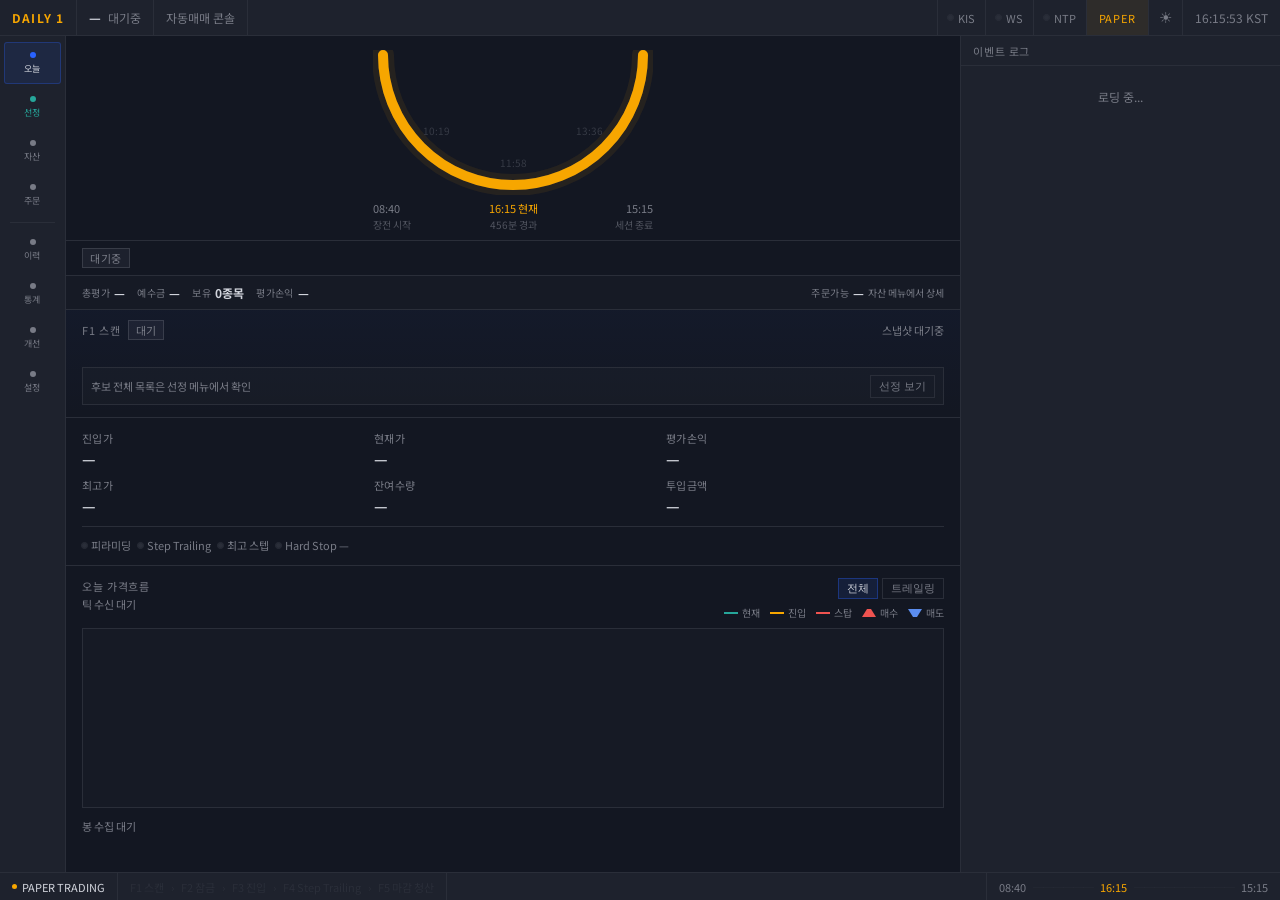
==== commit 3db5f80f: "feat(bars): surface the minutes that have no bar 043200 halted for 145 seconds this morning after ru" ====
--- a/docs/html/index.html
+++ b/docs/html/index.html
@@ -397,4 +397,4 @@
 </div>
 
 <script src="assets/app.js?v=20260825-tracking-warning"></script>
-<script src="assets/bars_chart.js?v=20260828-axis-vol"></script>
+<script src="assets/bars_chart.js?v=20260828-gaps"></script>
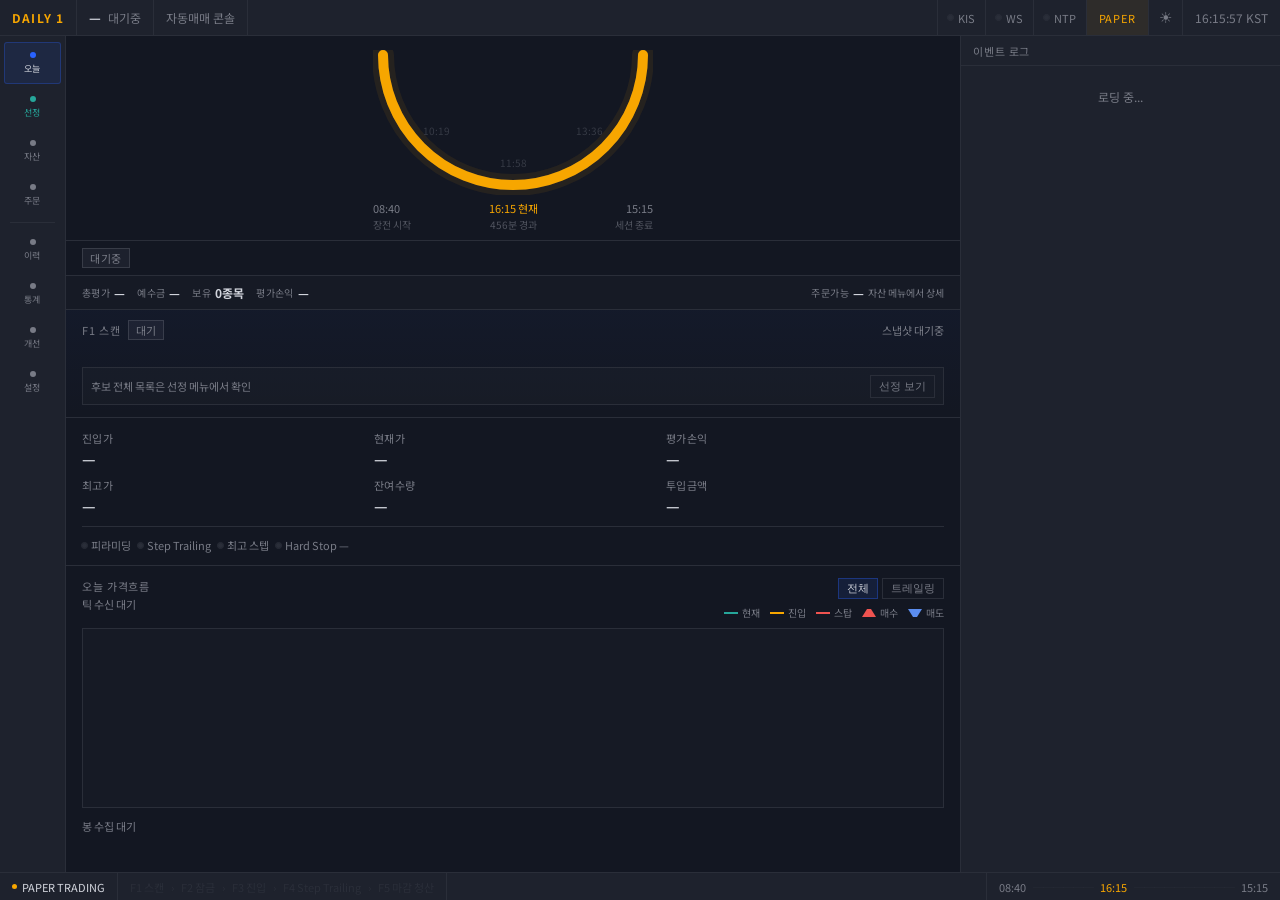
==== commit 5844f323: "feat(ui): make the bar chart read like a brokerage chart Four things separated it from an HTS, and t" ====
--- a/docs/html/index.html
+++ b/docs/html/index.html
@@ -5,7 +5,7 @@
 <link rel="preconnect" href="https://fonts.googleapis.com">
 <link rel="preconnect" href="https://fonts.gstatic.com" crossorigin>
 <link href="https://fonts.googleapis.com/css2?family=Noto+Sans+KR:wght@400;500;700&display=swap" rel="stylesheet">
-<link rel="stylesheet" href="assets/app.css?v=20260828-axis-vol">
+<link rel="stylesheet" href="assets/app.css?v=20260828-hts">
 
 <!-- TOP BAR -->
 <div class="tb">
@@ -151,9 +151,12 @@
               <div class="bars-sub" id="bars-sub">봉 수집 대기</div>
               <div class="bars-readout" id="bars-readout"></div>
             </div>
-            <canvas id="bars-price" width="760" height="240"></canvas>
-            <canvas id="bars-volume" width="760" height="64"></canvas>
-            <canvas id="bars-macd" width="760" height="120"></canvas>
+            <canvas id="bars-price" width="760" height="240"
+              title="휠: 확대·축소 · 드래그: 좌우 이동 · 더블클릭: 최근 120봉으로"></canvas>
+            <canvas id="bars-volume" width="760" height="64"
+              title="휠: 확대·축소 · 드래그: 좌우 이동 · 더블클릭: 최근 120봉으로"></canvas>
+            <canvas id="bars-macd" width="760" height="120"
+              title="휠: 확대·축소 · 드래그: 좌우 이동 · 더블클릭: 최근 120봉으로"></canvas>
           </div>
         </div>
       </div>
@@ -397,4 +400,4 @@
 </div>
 
 <script src="assets/app.js?v=20260825-tracking-warning"></script>
-<script src="assets/bars_chart.js?v=20260828-gaps"></script>
+<script src="assets/bars_chart.js?v=20260828-hts"></script>
--- a/docs/html/assets/app.css
+++ b/docs/html/assets/app.css
@@ -323,3 +323,8 @@
                 white-space: nowrap; overflow: hidden; text-overflow: ellipsis; }
 .bars-up { color: var(--up); }
 .bars-dn { color: var(--dn); }
+/* 판독 줄의 이동평균 색은 캔버스에 그리는 선과 같아야 한다 — 다르면 어느 선의
+   값인지 눈으로 다시 짚어야 한다. bars_chart.js의 BARS_MA와 짝이다. */
+.bars-ma5 { color: #f7a600; }
+.bars-ma20 { color: #ab47bc; }
+.bars-ma60 { color: #78909c; }
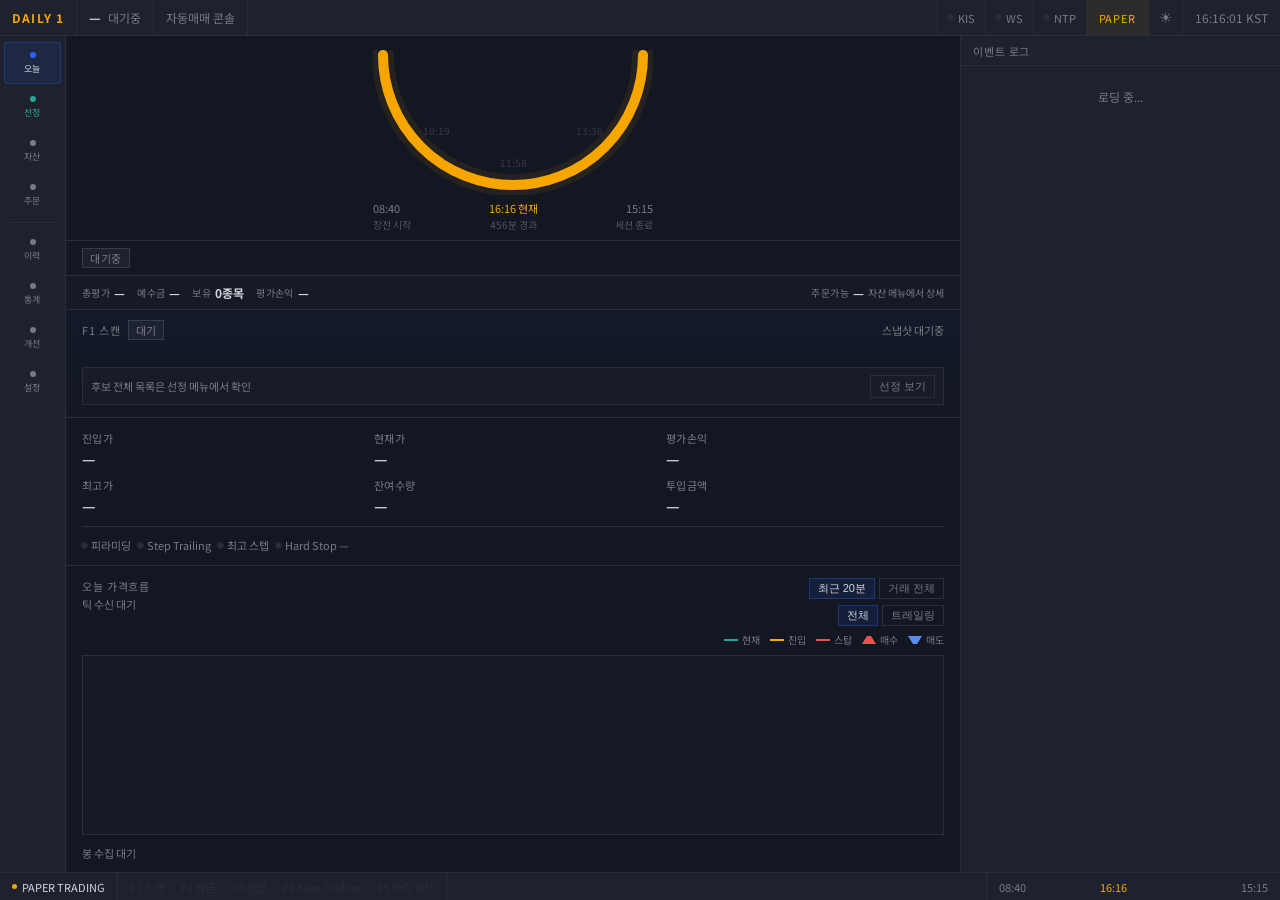
==== commit 385ec450: "feat(ui): give the price-flow chart a sliding horizontal range While holding, this chart already scr" ====
--- a/docs/html/index.html
+++ b/docs/html/index.html
@@ -127,6 +127,16 @@
               <div class="flow-sub" id="flow-sub">틱 수신 대기</div>
             </div>
             <div class="flow-head-right">
+              <div class="flow-scale" role="group" aria-label="가로 구간 모드">
+                <button class="fp on" id="range-recent" type="button" data-range="recent"
+                  aria-pressed="true"
+                  title="오른쪽 끝이 최신인 최근 20분 슬라이딩 창. 관측이 이어져도 구간이 늘어나지 않습니다."
+                  onclick="setPriceFlowRange('recent')">최근 20분</button>
+                <button class="fp" id="range-trade" type="button" data-range="trade"
+                  aria-pressed="false"
+                  title="진입부터 마지막까지 전체를 한 화면에 고정합니다. 매수·매도 마커를 함께 봅니다."
+                  onclick="setPriceFlowRange('trade')">거래 전체</button>
+              </div>
               <div class="flow-scale" role="group" aria-label="세로 스케일 모드">
                 <button class="fp on" id="scale-full" type="button" data-scale="full"
                   aria-pressed="true" title="전체 가시 가격 범위로 세로 축을 맞춥니다."
@@ -399,5 +409,5 @@
   </div>
 </div>
 
-<script src="assets/app.js?v=20260825-tracking-warning"></script>
+<script src="assets/app.js?v=20260828-flow-range"></script>
 <script src="assets/bars_chart.js?v=20260828-hts"></script>
